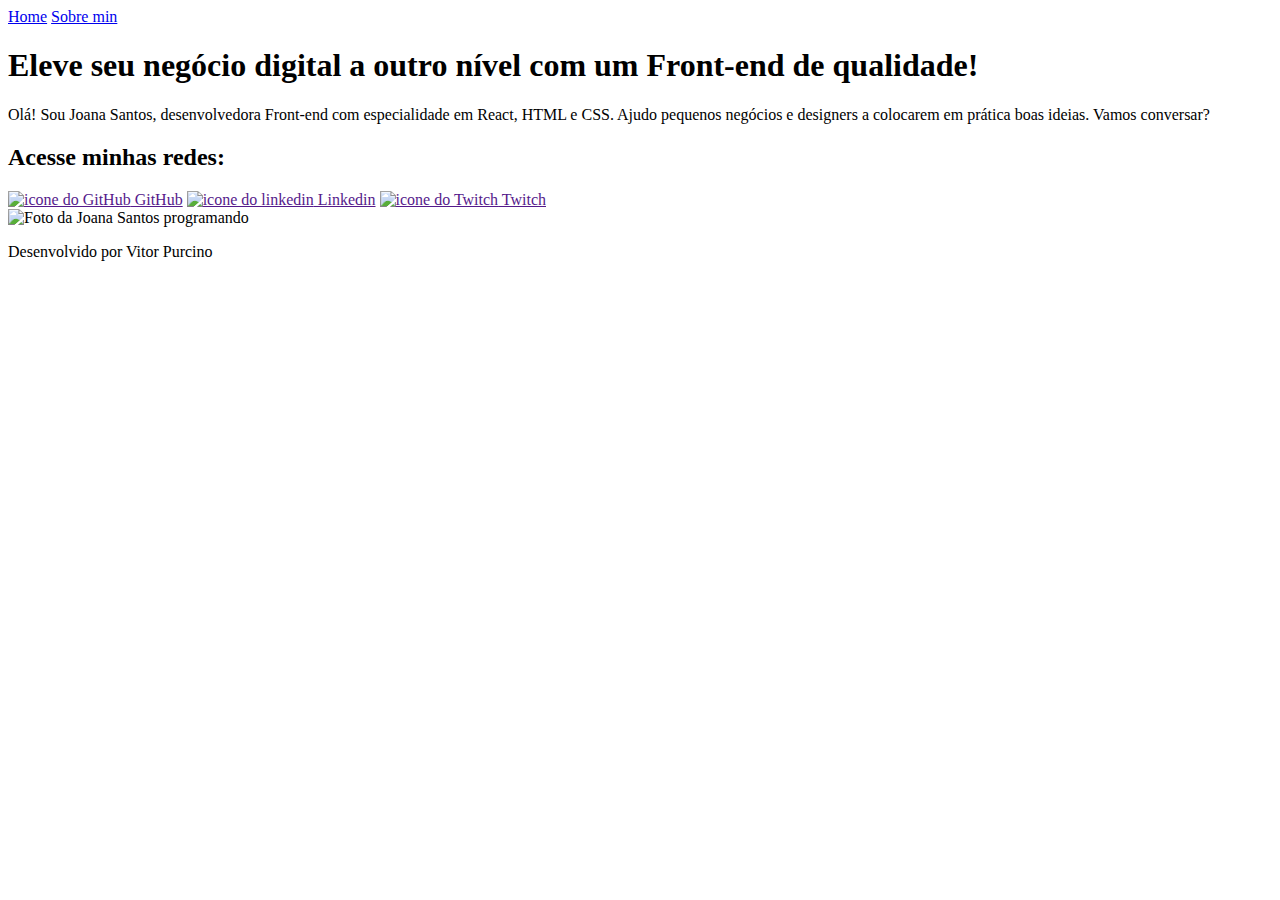
==== index.html @ 063dcb5a "Add files via upload" ====
<!DOCTYPE html>
<html lang="pt-br">
	<head>
		<meta charset="UTF-8" />
		<meta http-equiv="X-UA-Compatible" content="IE=edge" />
		<meta name="viewport" content="width=device-width, initial-scale=1.0" />
		<title>Portifolio</title>
		<link rel="stylesheet" href="/styles/style.css" />
	</head>

	<body>
		<header>
			<nav class="cabecalho__menu">
				<a class="cabecalho__menu--link" href="index.html">Home</a>
				<a class="cabecalho__menu--link" href="about.html">Sobre min</a>
			</nav>
		</header>
		<main class="apresentacao">
			<section class="apresentacao__conteudo">
				<h1 class="apresentacao__conteudo__titulo">
					Eleve seu negócio digital a outro nível
					<strong class="titulo-destaque"> com um Front-end de qualidade! </strong>
				</h1>
				<p class="apresentacao__conteudo__texto">
					Olá! Sou Joana Santos, desenvolvedora Front-end com especialidade em React, HTML e CSS. Ajudo
					pequenos negócios e designers a colocarem em prática boas ideias. Vamos conversar?
				</p>
				<div class="apresentacao__links">
					<h2 class="apresentacao__links__subtitulo">Acesse minhas redes:</h2>
					<a class="apresentacao__links__navegacao" href="">
						<img src="img/github.png" alt="icone do GitHub" />
						GitHub</a
					>
					<a class="apresentacao__links__navegacao" href="">
						<img src="img/linkedin.png" alt="icone do linkedin" />
						Linkedin</a
					>
					<a class="apresentacao__links__navegacao" href="">
						<img src="img/twitch.png" alt="icone do Twitch" />
						Twitch</a
					>
				</div>
			</section>
			<img class="apresentacao__imagem" src="img/Imagem.png" alt="Foto da Joana Santos programando" />
		</main>
		<footer class="rodape">
			<p>Desenvolvido por Vitor Purcino</p>
		</footer>
	</body>
</html>
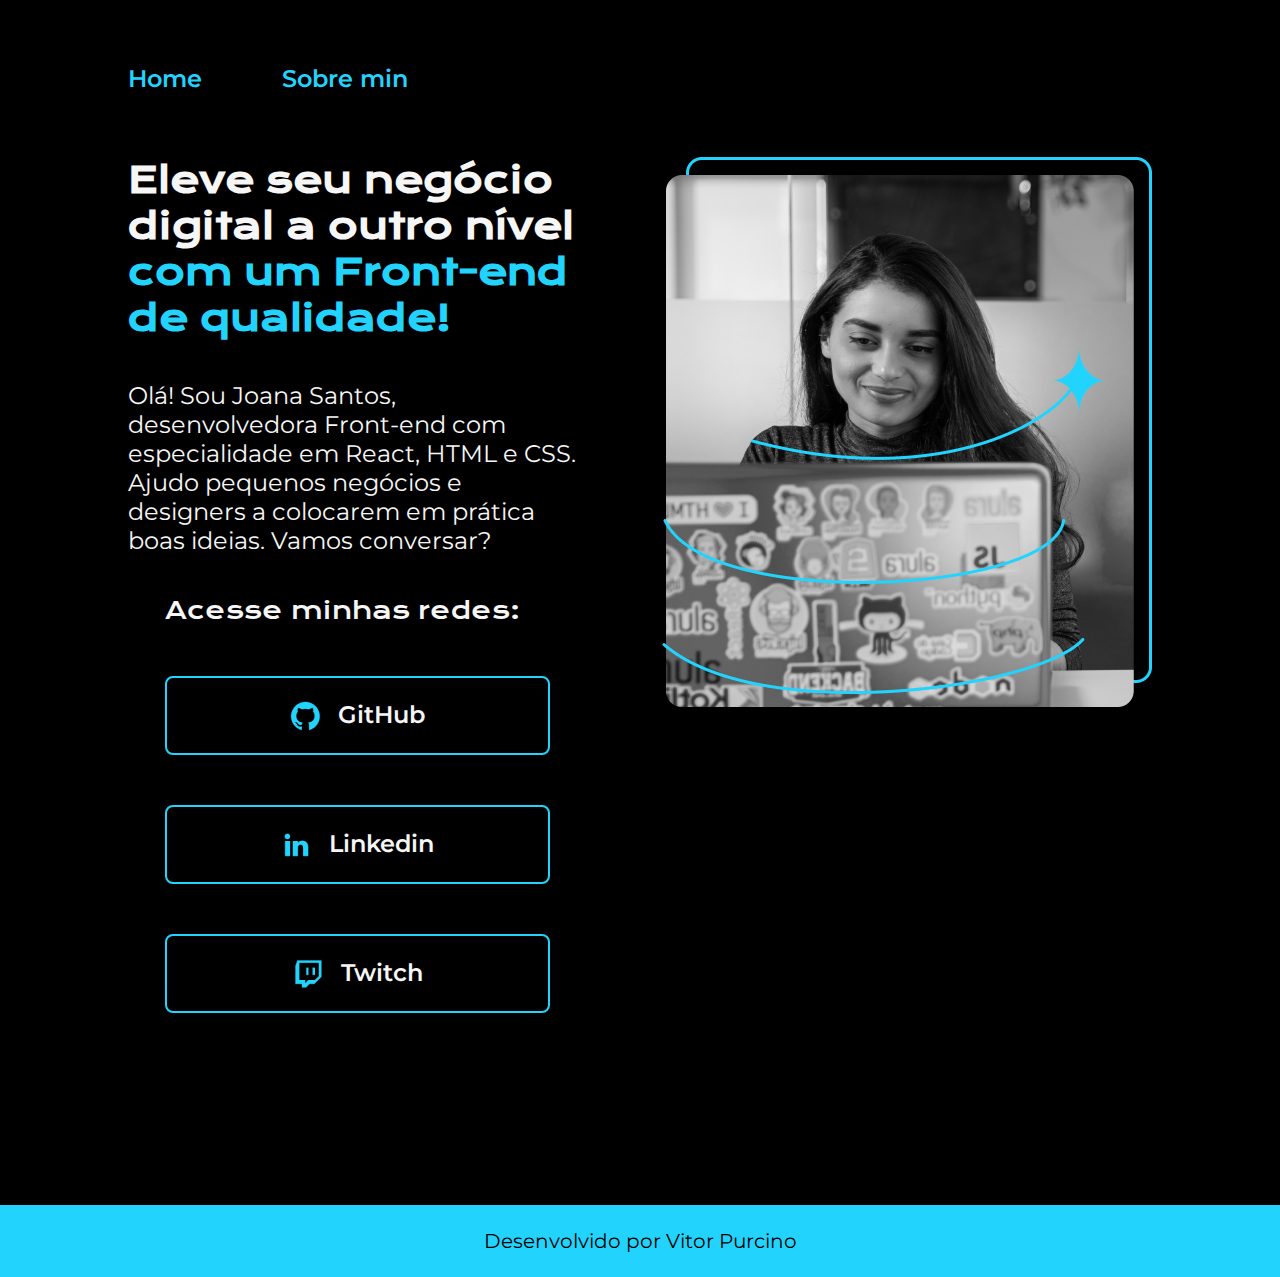
==== commit 69f68bbb: "ajustes CSS" ====
--- a/index.html
+++ b/index.html
@@ -5,7 +5,7 @@
 		<meta http-equiv="X-UA-Compatible" content="IE=edge" />
 		<meta name="viewport" content="width=device-width, initial-scale=1.0" />
 		<title>Portifolio</title>
-		<link rel="stylesheet" href="/styles/style.css" />
+		<link rel="stylesheet" href="styles/style.css" />
 	</head>
 
 	<body>
--- a/styles/style.css
+++ b/styles/style.css
@@ -0,0 +1,149 @@
+@import url("https://fonts.googleapis.com/css2?family=Krona+One&family=Montserrat:wght@400;600&display=swap");
+
+:root {
+	--cor-primaria: #000000;
+	--cor-secundario: #f6f6f6;
+	--cor-terciaria: #22d4fd;
+	--cor-hover: #272727;
+
+	--fonte-primaria: "Krona One", sans-serif;
+	--fonte-secundaria: "Montserrat", sans-serif;
+}
+
+* {
+	margin: 0;
+	padding: 0;
+}
+
+body {
+	box-sizing: border-box;
+	background-color: var(--cor-primaria);
+	color: var(--cor-secundario);
+}
+
+.cabecalho__menu {
+	padding: 5% 10% 0% 10%;
+	display: flex;
+	gap: 80px;
+}
+
+.cabecalho__menu--link {
+	font-family: var(--fonte-secundaria);
+	font-weight: 600;
+	font-size: 1.5rem;
+	color: var(--cor-terciaria);
+	text-decoration: none;
+}
+
+.cabecalho__menu--link:hover {
+	color: var(--cor-secundario);
+}
+
+.apresentacao {
+	display: flex;
+	align-items: flex-start;
+	justify-content: space-evenly;
+	margin: 5% 10% 15% 10%;
+	gap: 80px;
+}
+.apresentacao__conteudo {
+	width: 50%;
+	display: flex;
+	flex-direction: column;
+	align-items: center;
+	gap: 40px;
+}
+
+.apresentacao__conteudo__titulo {
+	width: 100%;
+	font-size: 2.25rem;
+	font-family: var(--fonte-primaria);
+}
+
+.titulo-destaque {
+	color: var(--cor-terciaria);
+}
+
+.apresentacao__conteudo__texto {
+	font-size: 1.5rem;
+	font-family: var(--fonte-secundaria);
+}
+
+.apresentacao__links {
+	width: 381px;
+	display: flex;
+	justify-content: space-between;
+	flex-direction: column;
+	gap: 50px;
+}
+
+.apresentacao__links__subtitulo {
+	font-family: var(--fonte-primaria);
+	font-weight: 400;
+	font-size: 1.5rem;
+}
+
+.apresentacao__links__navegacao {
+	width: 100%;
+	display: flex;
+	justify-content: center;
+	gap: 1rem;
+
+	border: 2px solid var(--cor-terciaria);
+	text-align: center;
+	border-radius: 8px;
+	font-size: 1.5rem;
+	font-weight: 600;
+	padding: 21.5px 0px;
+	text-decoration: none;
+	color: var(--cor-secundario);
+	font-family: var(--fonte-secundaria);
+}
+
+.apresentacao__links__navegacao:hover {
+	background-color: var(--cor-hover);
+}
+
+.apresentacao__imagem {
+	width: 50%;
+}
+
+.rodape {
+	background: var(--cor-terciaria);
+	color: var(--cor-primaria);
+	padding: 24px;
+	text-align: center;
+
+	font-family: var(--fonte-secundaria);
+	font-size: 1.25rem;
+	font-weight: 400;
+}
+
+@media (max-width: 1000px) {
+	
+	.cabecalho__menu {
+		justify-content: center;
+		padding: 10% 10% 0% 10%;
+	}
+	.apresentacao {
+		flex-direction: column-reverse;
+		align-items: center;
+		margin: 15% 10% 15% 10%;
+	}
+	.apresentacao__conteudo{
+		width: auto;
+	}
+
+	.apresentacao__links{
+		width: 100%;
+		align-items: center;
+	}
+
+	.apresentacao__links__navegacao{
+		width: 70%;
+	}
+
+	.apresentacao__imagem{
+	width: 70%;
+	}
+}
